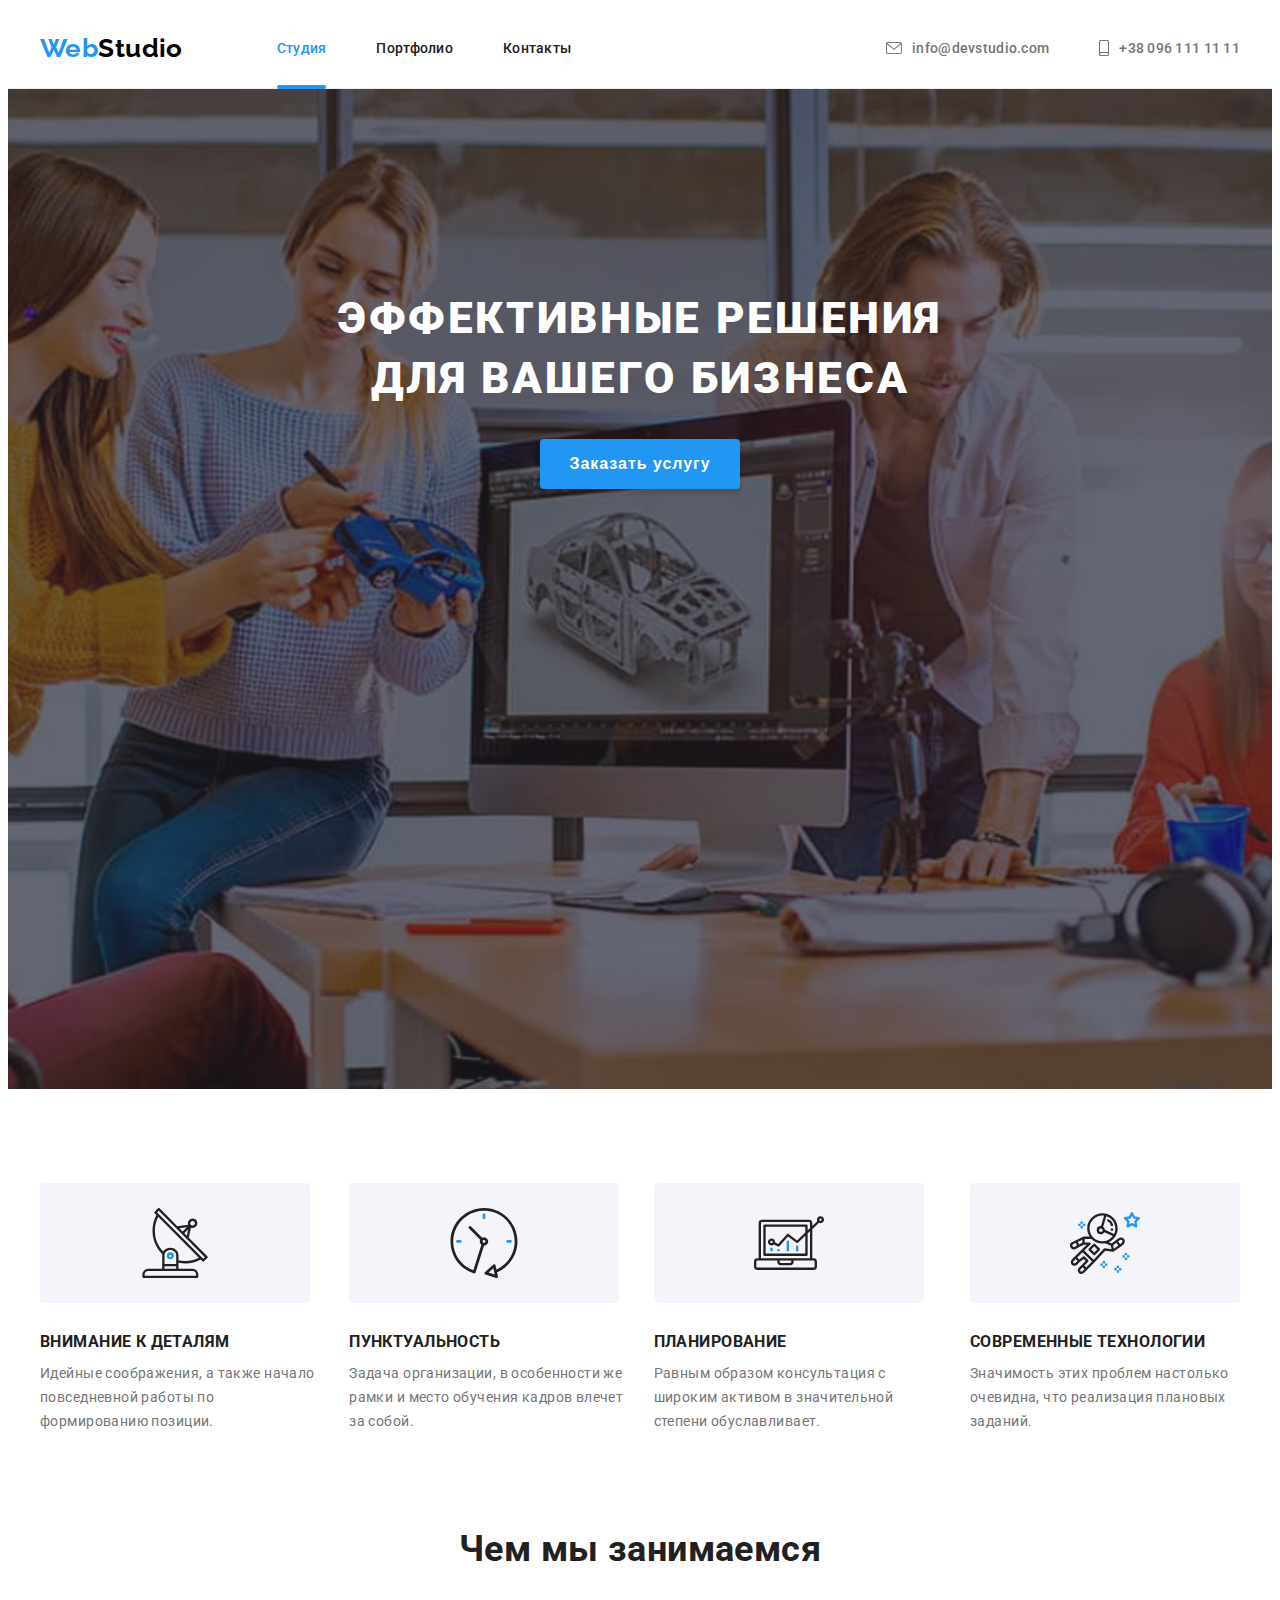
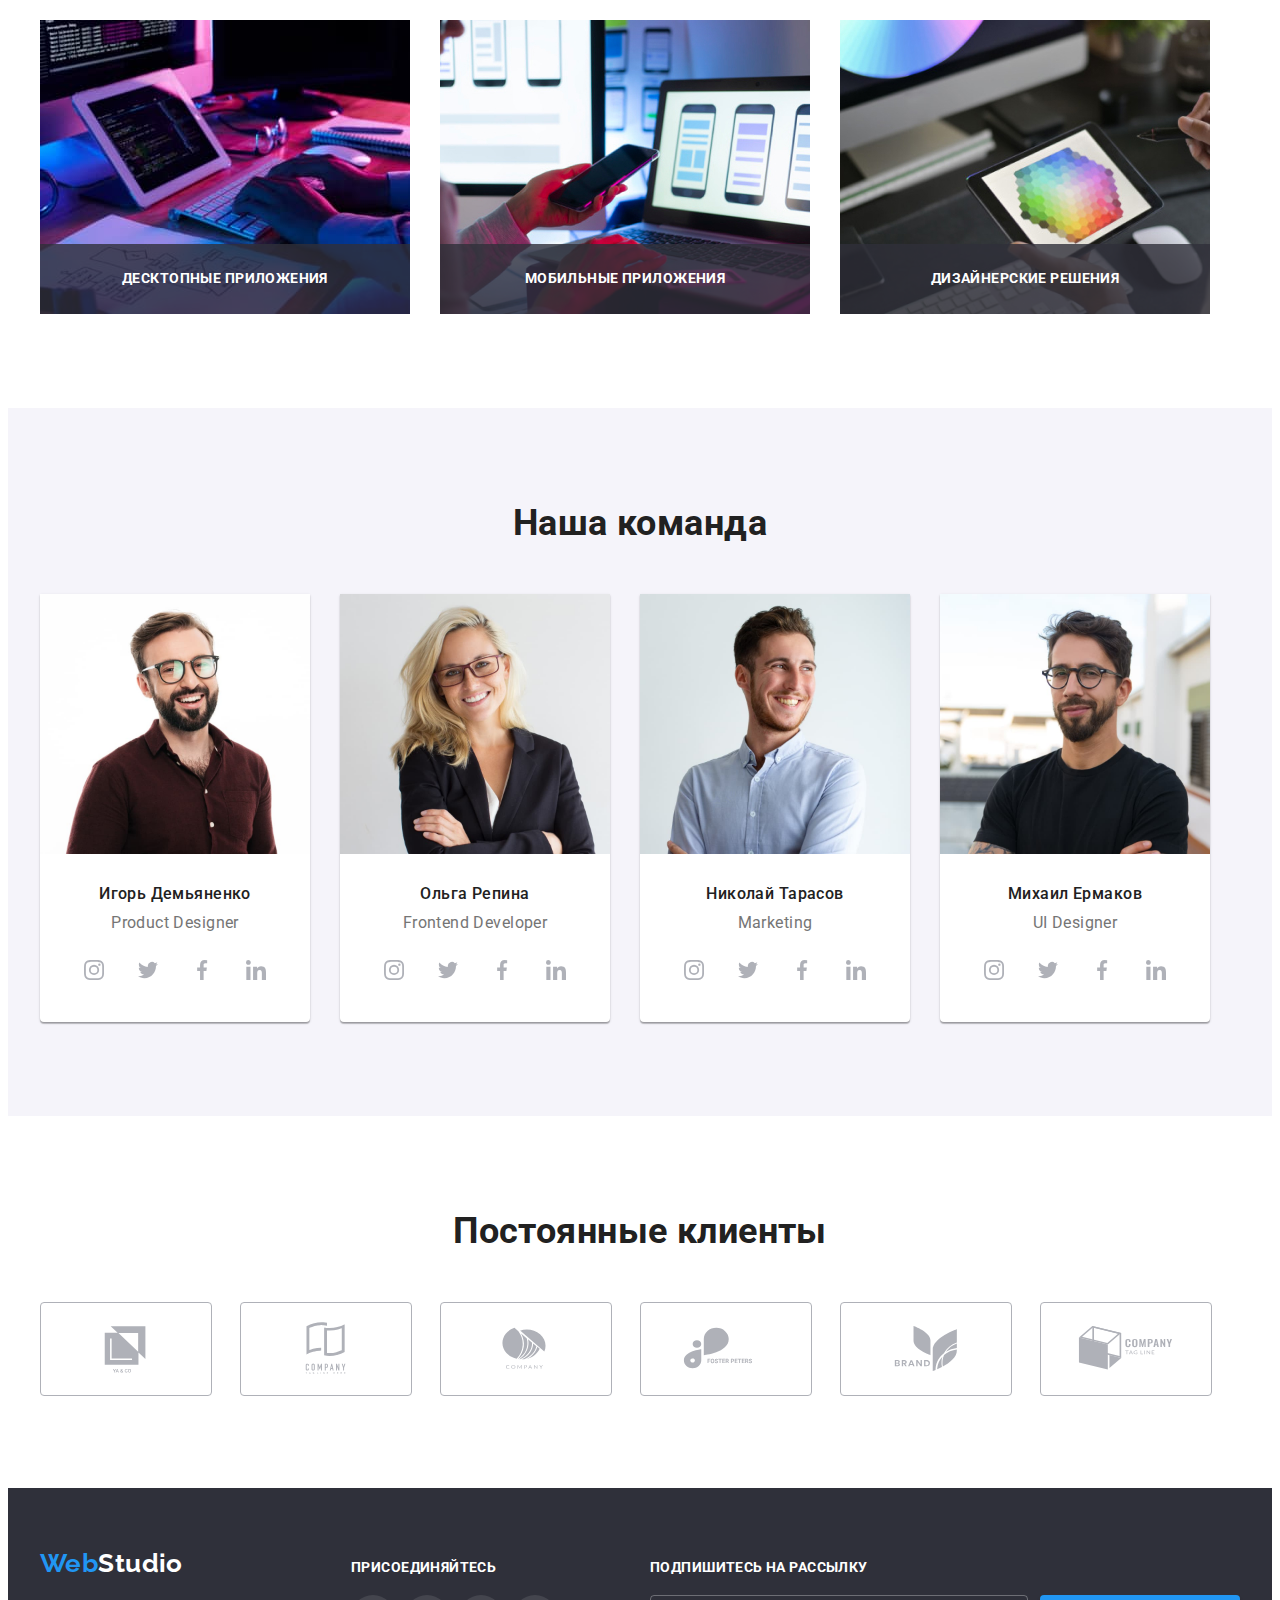
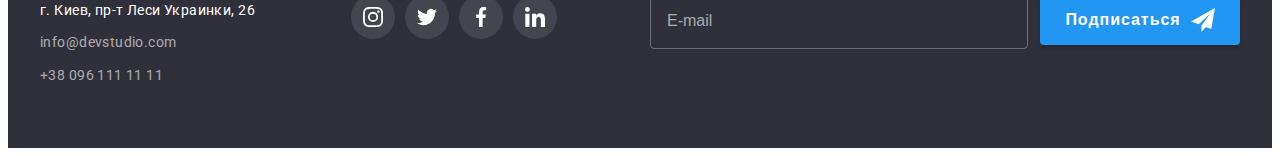
==== index.html @ 9a46875f "add Homework-7" ====
<!DOCTYPE html>
<html lang="ru">

<head>
    <meta charset="UTF-8">
    <meta http-equiv="X-UA-Compatible" content="IE=edge">
    <meta name="viewport" content="width=device-width, initial-scale=1.0">
    <title>Студия</title>
    <link rel="preconnect" href="https://fonts.googleapis.com">
    <link rel="preconnect" href="https://fonts.gstatic.com" crossorigin>
    <link href="https://fonts.googleapis.com/css2?family=Raleway:wght@700&family=Roboto:wght@400;500;700;900&display=swap"
        rel="stylesheet">
    <link rel="stylesheet" href="https://cdnjs.cloudflare.com/ajax/libs/modern-normalize/1.1.0/modern-normalize.min.css"
        integrity="sha512-wpPYUAdjBVSE4KJnH1VR1HeZfpl1ub8YT/NKx4PuQ5NmX2tKuGu6U/JRp5y+Y8XG2tV+wKQpNHVUX03MfMFn9Q=="
        crossorigin="anonymous" referrerpolicy="no-referrer" />
    <link rel="stylesheet" href="./css/main.min.css">
    </head>

<body>

    <!-- Шапка -->

    <header class="header">
        <div class="container main-nav">
            <nav class="nav">
                <a href="./index.html" lang="en" class="logo">Web<span class="logo__dark">Studio</span></a>
                <ul class="nav-list">
                    <li class="nav-list__item"> <a href="" class="nav-list__link current">Студия</a></li>
                    <li class="nav-list__item"> <a href="./portfolio.html" class="nav-list__link">Портфолио</a></li>
                    <li class="nav-list__item"> <a href="" class="nav-list__link">Контакты</a></li>
                </ul>
            </nav>
            <ul class="contacts">
                <li class="contacts__item"><a href="mailto:info@devstudio.com" class="contacts__link">
                    <svg class="contacts__icon" width="16" height="14">
                        <use href="./images/icons.svg#envelope"></use>
                    </svg>
                    info@devstudio.com</a></li>
                <li class="contacts__item"><a href="tel:+380961111111" class="contacts__link">
                    <svg class="contacts__icon" width="10" height="16">
                        <use href="./images/icons.svg#smartphone"></use>
                    </svg>
                    +38 096 111 11 11</a></li>
            </ul>
        </div>
    </header>

    <main>

        <!-- Герой -->
         <section class="hero">
             <div class="container">
                <h1 class="hero__title">Эффективные решения <br> для вашего бизнеса</h1>
                <button type="button" class="hero__btn btn" data-modal-open>Заказать услугу</button>
            </div>
        </section>

        <!-- Преимущества -->

        <section class="features-section section">
            <div class="container">
                <h2 class="visually-hidden">Наши преимущества</h2>
                <ul class="features">
                    <li class="features__item">
                        <div class="features__icon">
                            <svg width="70" height="70">
                                <use href="./images/icons.svg#antenna"></use>
                            </svg>
                        </div>
                        <h3 class="features__title">Внимание к деталям</h3>
                        <p class="features__text">Идейные соображения, а также начало повседневной работы по формированию позиции.</p>
                       
                    </li>
                    <li class="features__item">
                        <div class="features__icon">
                            <svg width="70" height="70">
                                <use href="./images/icons.svg#clock"></use>
                            </svg>
                        </div>
                        <h3 class="features__title">Пунктуальность</h3>
                        <p class="features__text">Задача организации, в особенности же рамки и место обучения кадров влечет за собой.</p>
                    </li>
                    <li class="features__item">
                        <div class="features__icon">
                            <svg width="70" height="70">
                                <use href="./images/icons.svg#diagram"></use>
                            </svg>
                        </div>
                        <h3 class="features__title">Планирование</h3>
                        <p class="features__text">Равным образом консультация с широким активом в значительной степени обуславливает.</p>
                    </li>
                    <li class="features__item">
                        <div class="features__icon">
                            <svg width="70" height="70">
                                <use href="./images/icons.svg#astronaut"></use>
                            </svg>
                        </div>
                        <h3 class="features__title">Современные технологии</h3>
                        <p class="features__text">Значимость этих проблем настолько очевидна, что реализация плановых заданий.</p>
                    </li>
                </ul>
            </div>
        </section>

        <!-- Чем занимаемся -->

        <section class="about-section section">
            <div class="container">
                <h2 class="section-title">Чем мы занимаемся</h2>
                <ul class="about">
                    <li class="about__item">
                        <img src="./images/about-img-1.jpg" alt="разработчик пишет код" width="370" height="294">
                        <p class="about__text">Десктопные приложения</p>
                    </li>
                    <li class="about__item">
                        <img src="./images/about-img-2.jpg" alt="разработчик создает мобильное приложение" width="370"
                            height="294">
                        <p class="about__text">Мобильные приложения</p>
                     </li>
                    <li class="about__item">
                        <img src="./images/about-img-3.jpg" alt="дизайнер работает с цветовой палитрой" width="370"
                            height="294">
                        <p class="about__text">Дизайнерские решения</p>
                    </li>
                </ul>
            </div>
        </section>

        <!-- Наша команда -->

        <section class="team-section section">
            <div class="container">
                <h2 class="section-title">Наша команда</h2>
                <ul class="team">
                    <li class="team__item">
                        <img src="./images/product-designer.jpg" alt="Игорь Демьяненко" width="270" height="260">
                        <div class="team__card">
                            <h3 class="team__title">Игорь Демьяненко</h3>
                            <p lang="en" class="team__text">Product Designer</p>
                            <ul class="socials">
                                <li class="socials__item">
                                    <a href="" class="socials__link">
                                        <svg class="socials__icon">
                                            <use href="./images/icons.svg#instagram"></use>
                                        </svg>
                                    </a>
                                </li>
                                <li class="socials__item">
                                    <a href="" class="socials__link">
                                        <svg class="socials__icon">
                                            <use href="./images/icons.svg#twitter"></use>
                                        </svg>
                                    </a>
                                </li>
                                <li class="socials__item">
                                    <a href="" class="socials__link">
                                        <svg class="socials__icon">
                                            <use href="./images/icons.svg#facebook"></use>
                                        </svg>
                                    </a>
                                </li>
                                <li class="socials__item">
                                    <a href="" class="socials__link">
                                        <svg class="socials__icon">
                                            <use href="./images/icons.svg#linkedin"></use>
                                        </svg>
                                    </a>
                                </li>
                            </ul>
                        </div>
                        
                    </li>
                    <li class="team__item">
                        <img src="./images/frontend-developer.jpg" alt="Ольга Репина" width="270" height="260">
                        <div class="team__card">
                            <h3 class="team__title">Ольга Репина</h3>
                            <p lang="en" class="team__text">Frontend Developer</p>
                            <ul class="socials">
                                <li class="socials__item">
                                    <a href="" class="socials__link">
                                        <svg class="socials__icon">
                                            <use href="./images/icons.svg#instagram"></use>
                                        </svg>
                                    </a>
                                </li>
                                <li class="socials__item">
                                    <a href="" class="socials__link">
                                        <svg class="socials__icon">
                                            <use href="./images/icons.svg#twitter"></use>
                                        </svg>
                                    </a>
                                </li>
                                <li class="socials__item">
                                    <a href="" class="socials__link">
                                        <svg class="socials__icon">
                                            <use href="./images/icons.svg#facebook"></use>
                                        </svg>
                                    </a>
                                </li>
                                <li class="socials__item">
                                    <a href="" class="socials__link">
                                        <svg class="socials__icon">
                                            <use href="./images/icons.svg#linkedin"></use>
                                        </svg>
                                    </a>
                                </li>
                            </ul>
                        </div>
                    </li>
                    <li class="team__item">
                        <img src="./images/marketing.jpg" alt="Николай Тарасов" width="270" height="260">
                        <div class="team__card">
                            <h3 class="team__title">Николай Тарасов</h3>
                            <p lang="en" class="team__text">Marketing</p>
                            <ul class="socials">
                                <li class="socials__item">
                                    <a href="" class="socials__link">
                                        <svg class="socials__icon">
                                            <use href="./images/icons.svg#instagram"></use>
                                        </svg>
                                    </a>
                                </li>
                                <li class="socials__item">
                                    <a href="" class="socials__link">
                                        <svg class="socials__icon">
                                            <use href="./images/icons.svg#twitter"></use>
                                        </svg>
                                    </a>
                                </li>
                                <li class="socials__item">
                                    <a href="" class="socials__link">
                                        <svg class="socials__icon">
                                            <use href="./images/icons.svg#facebook"></use>
                                        </svg>
                                    </a>
                                </li>
                                <li class="socials__item">
                                    <a href="" class="socials__link">
                                        <svg class="socials__icon">
                                            <use href="./images/icons.svg#linkedin"></use>
                                        </svg>
                                    </a>
                                </li>
                            </ul>
                        </div>
                    </li>
                    <li class="team__item">
                        <img src="./images/ui-designer.jpg" alt="Михаил Ермаков" width="270" height="260">
                        <div class="team__card">
                            <h3 class="team__title">Михаил Ермаков</h3>
                            <p lang="en" class="team__text">UI Designer</p>
                            <ul class="socials">
                                <li class="socials__item">
                                    <a href="" class="socials__link">
                                        <svg class="socials__icon">
                                            <use href="./images/icons.svg#instagram"></use>
                                        </svg>
                                    </a>
                                </li>
                                <li class="socials__item">
                                    <a href="" class="socials__link">
                                        <svg class="socials__icon">
                                            <use href="./images/icons.svg#twitter"></use>
                                        </svg>
                                    </a>
                                </li>
                                <li class="socials__item">
                                    <a href="" class="socials__link">
                                        <svg class="socials__icon">
                                            <use href="./images/icons.svg#facebook"></use>
                                        </svg>
                                    </a>
                                </li>
                                <li class="socials__item">
                                    <a href="" class="socials__link">
                                        <svg class="socials__icon">
                                            <use href="./images/icons.svg#linkedin"></use>
                                        </svg>
                                    </a>
                                </li>
                            </ul>
                        </div>
                    </li>
                </ul>
            </div>
        </section>

        <section class="section clients-section">
            <div class="container">
                <h2 class="section-title">Постоянные клиенты</h2>
                <ul class="clients">
                    <li class="clients__item">
                        <a href="" class="clients__link">
                            <svg class="clients__icon">
                                <use href="./images/icons.svg#client-1"></use>
                            </svg>
                        </a>                
                    </li>
                    <li class="clients__item">
                        <a href="" class="clients__link">
                            <svg class="clients__icon">
                                 <use href="./images/icons.svg#client-2"></use>
                            </svg>
                        </a>                       
                    </li>
                    <li class="clients__item">
                        <a href="" class="clients__link">
                            <svg class="clients__icon">
                                <use href="./images/icons.svg#client-3"></use>
                            </svg>
                        </a>                        
                    </li>
                    <li class="clients__item">
                        <a href="" class="clients__link">
                            <svg class="clients__icon">
                                <use href="./images/icons.svg#client-4"></use>
                            </svg>
                        </a>
                        
                    </li>
                    <li class="clients__item">
                       <a href="" class="clients__link">
                            <svg class="clients__icon">
                                <use href="./images/icons.svg#client-5"></use>
                            </svg>
                        </a>                        
                    </li>
                    <li class="clients__item">
                        <a href="" class="clients__link">
                            <svg class="clients__icon">
                                <use href="./images/icons.svg#client-6"></use>
                            </svg>
                         </a>        
                    </li>
                </ul>
            </div>

        </section>

    </main>

    <!-- Футер  -->

    <footer class="footer section">
        <div class="container footer-container">
            <div class="footer-nav">
                <a href="./index.html" lang="en" class="logo footer-nav__logo">Web<span class="logo__light">Studio</span></a>
                <address class="address">
                    <ul class="footer-contacts">
                        <li class="footer-contacts__item">
                            <a href="https://goo.gl/maps/NeyZ6z4y3fE3uN9k6" target="_blank" rel="noopener noreferrer nofollow" class="footer-contacts__link footer-contacts__link--white-theme">
                                г. Киев, пр-т Леси Украинки, 26</a>
                        </li>
                        <li class="footer-contacts__item">
                            <a href="mailto:info@devstudio.com" class="footer-contacts__link">info@devstudio.com</a>
                        </li>
                        <li class="footer-contacts__item">
                            <a href="tel:+380961111111" class="footer-contacts__link">+38 096 111 11 11</a>
                        </li>
                    </ul>
                </address>
            </div>
            <div class="join">
                <p class="join__text">Присоединяйтесь</p>
                <ul class="socials">
                    <li class="socials__item">
                        <a href="" class="socials__link socials__link--dark">
                            <svg class="socials__icon">
                                <use href="./images/icons.svg#instagram"></use>
                            </svg>
                        </a>
                    </li>
                    <li class="socials__item">
                        <a href="" class="socials__link socials__link--dark">
                            <svg class="socials__icon">
                                <use href="./images/icons.svg#twitter"></use>
                            </svg>
                        </a>
                    </li>
                    <li class="socials__item">
                        <a href="" class="socials__link socials__link--dark">
                            <svg class="socials__icon">
                                <use href="./images/icons.svg#facebook"></use>
                            </svg>
                        </a>
                    </li>
                    <li class="socials__item">
                        <a href="" class="socials__link socials__link--dark">
                            <svg class="socials__icon">
                                <use href="./images/icons.svg#linkedin"></use>
                            </svg>
                        </a>
                    </li>
                </ul>
            </div>
            <div>
                <p class="subscribe__text">Подпишитесь на рассылку</p>
                <form class="subscribe">
                    <input type="email" name="email" placeholder="E-mail" class="subscribe__email-input">
                    <button type="submit" class="subscribe__btn btn">
                        Подписаться
                        <svg class="subscribe__icon" width="24px" height="24px">
                            <use href="images/icons.svg#icon-send"></use>
                        </svg>
                    </button>
                </form>

            </div>
        </div>
    </footer>

    <!-- Модальное окно  -->

    <div class="backdrop is-hidden" data-modal>
        <div class="modal">
            <button type="button" class="modal__close-btn" data-modal-close>
                <svg class="modal__close-icon" width="18px" height="18px">
                    <use href="images/icons.svg#close-icon"></use>
                </svg>
            </button>
            <p class="modal__title">Оставьте свои данные, мы вам перезвоним</p>
            <form class="modal__form">
                <div class="modal__form-field">
                    <input 
                        type="text" 
                        name="user-name" 
                        id="input-name"
                        class="modal__input" 
                        placeholder=" "
                        data-placeholder="Имя Фамилия">
                       
                    <label for="input-name" class="modal__label">Имя</label>
                    <svg class="modal__icon" width="18px" height="18px">
                        <use href="images/icons.svg#person-black"></use>
                    </svg>
                </div>
                <div class="modal__form-field">
                    <input 
                        type="tel" 
                        name="user-tel" 
                        id="input-tel"
                        class="modal__input" 
                        placeholder=" "
                        data-placeholder="+3800-00-00-000">

                    <label for="input-tel" class="modal__label">Телефон</label>
                    <svg class="modal__icon" width="18px" height="18px">
                        <use href="images/icons.svg#phone-black"></use>
                    </svg>

                </div>
                <div class="modal__form-field">
                    <input 
                        type="email" 
                        name="user-email" 
                        id="input-email"
                        class="modal__input" 
                        placeholder=" "
                        data-placeholder="mail@mail.com">
                    <label for="input-email" class="modal__label">Почта</label>
                    <svg class="modal__icon" width="18px" height="18px">
                        <use href="images/icons.svg#email-black"></use>
                    </svg>
                </div>
                <div class="modal__comment-field">
                    <textarea 
                    name="user-comment" 
                    id="input-comment" 
                    class="modal__input comment" 
                    cols="30" rows="10" 
                    placeholder=" "
                    data-placeholder="Введите текст"></textarea>
                    <label for="input-comment" class="modal__label comment__label">Комментарий</label>
                </div>

                <div class="modal__form-field modal-check">
                    <input type="checkbox" class="modal-check__input visually-hidden" id="modal-check" name="modal-check">
                    <label for="modal-check" class="modal-check__label">
                        <span>
                            <svg class="modal-check__icon" width="16" height="15">
                                <use href="images/icons.svg#check"></use>
                            </svg>
                        </span>
                        Соглашаюсь с рассылкой и принимаю<a href="" class="agreement-link">Условия договора</a>
                    </label>
                </div>
                
                <button type="submit" class="modal__btn btn">Отправить</button>
                

            </form>

            
        </div>
    </div>

    <script src="./js/modal.js"></script>

</body>

</html>
---- css/main.min.css ----
:root{--header-text-color: #212121;--first-text-color: #757575;--second-text-color: #ffffff;--accent-color: #2196f3;--logo-text-color: #000000;--icons-color: #afb1b8}.visually-hidden{position:absolute;white-space:nowrap;width:1px;height:1px;overflow:hidden;border:0;padding:0;clip:rect(0 0 0 0);-webkit-clip-path:inset(50%);clip-path:inset(50%);margin:-1px}.is-hidden{opacity:0;pointer-events:none;visibility:hidden}p,h1,h2,h3,h4,h5,h6{margin:0}ul{list-style:none;margin:0;padding:0}a{text-decoration:none}img{display:block;max-width:100%;height:auto}body{font-family:"Roboto",sans-serif;background-color:#fff;font-size:14px;letter-spacing:.03em}.button{cursor:pointer}.section{padding-top:94px;padding-bottom:94px}.container{width:1200px;padding-left:15px;padding-right:15px;margin:0 auto}.logo{display:block;font-family:Raleway,sans-serif;font-weight:700;font-size:26px;line-height:calc(31 / 26);color:var(--accent-color)}.logo__dark{color:var(--logo-text-color)}.logo__light{color:var(--second-text-color)}.btn{min-width:200px;height:50px;font-size:16px;font-weight:700;line-height:1.87;letter-spacing:.06em;color:var(--second-text-color);background-color:var(--accent-color);border:transparent;box-shadow:0px 4px 4px rgba(0,0,0,.15);border-radius:4px;transition:background-color 250ms cubic-bezier(0.4, 0, 0.2, 1)}.btn:focus,.btn:hover{background-color:#188ce8}.section-title{margin-bottom:50px;font-weight:700;font-size:36px;line-height:calc(42 / 36);text-align:center;color:var(--header-text-color)}.socials{display:flex;justify-content:center}.socials__link{display:flex;align-items:center;justify-content:center;width:44px;height:44px;border-radius:50%;color:var(--icons-color);transition:background-color 250ms cubic-bezier(0.4, 0, 0.2, 1),color 250ms cubic-bezier(0.4, 0, 0.2, 1)}.socials__link:hover,.socials__link:focus{background-color:var(--accent-color);color:var(--second-text-color)}.socials__item+.socials__item{margin-left:10px}.socials__icon{width:20px;height:20px;fill:currentColor}.backdrop{position:fixed;top:0;width:100vw;height:100vh;background-color:rgba(0,0,0,.2);transition:opacity 250ms cubic-bezier(0.4, 0, 0.2, 1),visibility 250ms cubic-bezier(0.4, 0, 0.2, 1)}.backdrop.is-hidden .modal{transform:translate(-50%, -50%) scale(1.2)}.modal{position:absolute;top:50%;left:50%;padding:40px;width:530px;min-height:580px;border-radius:4px;background-color:var(--second-text-color);transform:translate(-50%, -50%) scale(1);transition:transform 250ms cubic-bezier(0.4, 0, 0.2, 1)}.modal__close-btn{position:absolute;display:flex;align-items:center;justify-content:center;top:8px;right:8px;width:30px;height:30px;margin:0;padding:0;border-radius:50%;background-color:#fff;border:1px solid rgba(0,0,0,.1);cursor:pointer;color:#000}.modal__close-btn:hover,.modal__close-btn:focus{color:var(--accent-color)}.modal__close-icon{fill:currentColor}.modal__title{margin-bottom:30px;font-weight:700;font-size:20px;line-height:1.17;text-align:center;color:var(--header-text-color)}.modal__form-field{position:relative;margin-bottom:28px}.modal__form-field:focus-within .modal__icon{fill:var(--accent-color)}.modal__label{position:absolute;top:50%;left:42px;transform:translateY(-50%);font-size:12px;line-height:1.16;letter-spacing:.01em;color:var(--first-text-color);transition:transform 250ms cubic-bezier(0.4, 0, 0.2, 1),color 250ms cubic-bezier(0.4, 0, 0.2, 1)}.modal__input:not(:-moz-placeholder-shown)+.modal__label{transform:translateY(-36px) translateX(-40px);color:var(--accent-color)}.modal__input:not(:-ms-input-placeholder)+.modal__label{transform:translateY(-36px) translateX(-40px);color:var(--accent-color)}.modal__input:focus+.modal__label,.modal__input:not(:placeholder-shown)+.modal__label{transform:translateY(-36px) translateX(-40px);color:var(--accent-color)}.modal__input{display:block;width:100%;height:40px;outline:none;border:1px solid rgba(33,33,33,.2);border-radius:4px;padding:12px 42px;margin:0;font:inherit}.modal__input:focus{border-color:var(--accent-color)}.modal__input::-moz-placeholder{line-height:1.14;letter-spacing:.01em;color:rgba(117,117,117,.5)}.modal__input:-ms-input-placeholder{line-height:1.14;letter-spacing:.01em;color:rgba(117,117,117,.5)}.modal__input::placeholder{line-height:1.14;letter-spacing:.01em;color:rgba(117,117,117,.5)}.modal__btn{display:flex;align-items:center;justify-content:center;padding:10px;margin:0 auto}.modal__btn:focus,.modal__btn:hover{box-shadow:0px 4px 4px 0px rgba(0,0,0,.25)}.comment{width:448px;height:120px;resize:none;padding:12px 16px;margin-bottom:0}.comment__label{top:18px;left:16px}.comment:focus:not(:-moz-placeholder-shown)+.comment__label{transform:translateY(-34px) translateX(-16px)}.comment:focus:not(:-ms-input-placeholder)+.comment__label{transform:translateY(-34px) translateX(-16px)}.comment:focus+.comment__label,.comment:focus:not(:placeholder-shown)+.comment__label{transform:translateY(-34px) translateX(-16px)}.modal__icon{position:absolute;top:50%;left:14px;transform:translateY(-50%);fill:currentColor}.modal__comment-field{position:relative;margin-bottom:20px}.modal-check__label{display:flex;align-items:center;justify-content:center;margin-bottom:30px;line-height:1.71;color:var(--first-text-color)}.modal-check__label span{display:flex;align-items:center;justify-content:center;width:16px;height:15px;border:2px solid #212121;border-radius:2px;margin-right:10px}.modal-check__icon{fill:transparent}.modal-check__input:checked+.modal-check__label>span{background-color:var(--accent-color);border:none}.modal-check__input:checked+.modal-check__icon{fill:var(--second-text-color)}.agreement-link{color:var(--accent-color);text-decoration:underline;margin-left:2px}.header{border-bottom:1px solid #ececec}.main-nav{display:flex}.nav{display:flex;align-items:center}.nav-list{display:flex;margin-left:94px}.nav-list__item:not(:last-child){margin-right:50px}.nav-list__link{display:block;padding-top:32px;padding-bottom:32px;font-weight:500;line-height:calc(16 / 14);letter-spacing:.02em;color:var(--header-text-color);transition:color 250ms cubic-bezier(0.4, 0, 0.2, 1)}.contacts{display:flex;align-items:center;margin-left:auto}.contacts__item+.contacts__item{margin-left:50px}.contacts__link{display:flex;align-items:center;padding-top:32px;padding-bottom:32px;font-weight:500;line-height:calc(16 / 14);letter-spacing:.02em;color:var(--first-text-color);transition:color 250ms cubic-bezier(0.4, 0, 0.2, 1)}.contacts__icon{margin-right:10px;fill:currentColor}.nav-list__link:hover,.nav-list__link:focus,.contacts__link:hover,.contacts__link:focus{color:var(--accent-color)}.current{color:var(--accent-color);position:relative}.current::after{content:"";position:absolute;bottom:-1px;right:0;width:100%;height:4px;border-radius:2px;background-color:var(--accent-color)}.hero{margin-left:auto;margin-right:auto;max-width:1600px;height:600px;padding-top:200px;padding-bottom:200px;background-color:#2f303a;background-image:linear-gradient(rgba(47, 48, 58, 0.4), rgba(47, 48, 58, 0.4)),url("../images/hero.jpg");background-repeat:no-repeat;background-position:center;background-size:cover;text-align:center}.hero__title{margin-bottom:30px;font-weight:900;font-size:44px;line-height:1.36;letter-spacing:.06em;text-transform:uppercase;color:var(--second-text-color)}.hero__btn{padding:10px;margin:0 auto}.features-section{padding-bottom:0px}.features{display:flex}.features__item+.features__item{margin-left:30px}.features__icon{display:flex;align-items:center;justify-content:center;width:270px;height:120px;margin-bottom:30px;background-color:#f5f4fa;border-radius:4px}.features__title{margin-bottom:10px;font-weight:700;line-height:calc(16 / 14);text-transform:uppercase;color:var(--header-text-color)}.features__text{line-height:1.71;color:var(--first-text-color)}.about{display:flex}.about__item{position:relative}.about__item+.about__item{margin-left:30px}.about__text{position:absolute;display:flex;align-items:center;justify-content:center;bottom:0;left:0;width:100%;min-height:70px;font-weight:700;line-height:calc(16.41 / 14);text-transform:uppercase;color:#fff;background-color:rgba(47,48,58,.8)}.team-section{background-color:#f5f4fa}.team{display:flex;font-size:16px;line-height:calc(19 / 16);text-align:center}.team__item{background-color:#fff;box-shadow:0px 1px 3px rgba(0,0,0,.12),0px 1px 1px rgba(0,0,0,.14),0px 2px 1px rgba(0,0,0,.2);border-radius:0px 0px 4px 4px}.team__item+.team__item{margin-left:30px}.team__card{padding-top:30px;padding-bottom:30px}.team__title{margin-bottom:10px;font-weight:500;font-size:16px;line-height:calc(19 / 16);text-align:center;color:var(--header-text-color)}.team__text{margin-bottom:16px;font-size:16px;line-height:calc(19 / 16);text-align:center;color:var(--first-text-color)}.clients{display:flex}.clients__item{width:170px;height:92px}.clients__link{display:flex;align-items:center;justify-content:center;width:100%;height:100%;border:solid 1px;border-color:var(--icons-color);border-radius:4px;color:var(--icons-color);transition:color 250ms cubic-bezier(0.4, 0, 0.2, 1),border-color 250ms cubic-bezier(0.4, 0, 0.2, 1)}.clients__link:hover,.clients__link:focus{color:var(--accent-color);border-color:var(--accent-color)}.clients__item+.clients__item{margin-left:30px}.clients__icon{width:106px;height:60px;fill:currentColor}.footer{padding-top:60px;padding-bottom:60px;background-color:#2f303a}.footer-container{display:flex;align-items:baseline}.footer-nav{flex-grow:1}.footer-nav__logo{margin-bottom:20px}.footer-contacts__item:not(:last-child){margin-bottom:9px}.footer-contacts__link{font-style:normal;line-height:1.71;color:rgba(255,255,255,.6);transition:color 250ms cubic-bezier(0.4, 0, 0.2, 1)}.footer-contacts__link--white-theme{color:var(--second-text-color)}.footer-contacts__link:focus,.footer-contacts__link:hover{color:var(--accent-color)}.join{margin-left:70px;margin-right:93px}.join__text,.subscribe__text{margin-bottom:20px;font-weight:700;line-height:calc(16.41 / 14);text-align:left;text-transform:uppercase;color:var(--second-text-color)}.socials__link--dark{background-color:rgba(255,255,255,.1);color:var(--second-text-color);transition:background-color 250ms cubic-bezier(0.4, 0, 0.2, 1)}.socials__link--dark:focus,.socials__link--dark:hover{background-color:var(--accent-color)}.subscribe{display:flex}.subscribe__email-input{width:358px;height:50px;padding-left:16px;margin-right:12px;outline:none;background-color:transparent;border:1px solid rgba(255,255,255,.3);border-radius:4px;color:var(--second-text-color)}.subscribe__email-input::-moz-placeholder{font-size:16px;line-height:1.25;letter-spacing:3%;color:rgba(255,255,255,.6)}.subscribe__email-input:-ms-input-placeholder{font-size:16px;line-height:1.25;letter-spacing:3%;color:rgba(255,255,255,.6)}.subscribe__email-input::placeholder{font-size:16px;line-height:1.25;letter-spacing:3%;color:rgba(255,255,255,.6)}.subscribe__btn{display:flex;align-items:center;justify-content:center}.subscribe__icon{margin-left:10px;fill:var(--second-text-color)}.filter{display:flex;justify-content:center;margin-bottom:50px}.filter__item:not(:last-child){margin-right:8px}.filter__btn{padding:6px 22px;font-family:inherit;font-weight:500;font-size:16px;line-height:1.62;text-align:center;color:var(--header-text-color);background-color:#f5f4fa;border-radius:4px;cursor:pointer;border:transparent;transition:background-color 250ms cubic-bezier(0.4, 0, 0.2, 1),color 250ms cubic-bezier(0.4, 0, 0.2, 1),box-shadow 250ms cubic-bezier(0.4, 0, 0.2, 1)}.filter__btn:hover,.filter__btn:focus{background-color:var(--accent-color);color:var(--second-text-color);box-shadow:0px 3px 1px rgba(0,0,0,.1),0px 1px 2px rgba(0,0,0,.08),0px 2px 2px rgba(0,0,0,.12)}.portfolio{display:flex;flex-wrap:wrap;margin:-15px}.portfolio__item{margin:15px}.portfolio__card{padding:20px 24px;border:1px solid #eee}.portfolio__title{margin-bottom:4px;font-weight:700;font-size:18px;line-height:2;letter-spacing:.06em;color:var(--header-text-color)}.portfolio__text{font-size:16px;line-height:1.87;color:var(--first-text-color)}.portfolio__link{display:block;transition:box-shadow 250ms cubic-bezier(0.4, 0, 0.2, 1)}.portfolio__link:hover,.portfolio__link:focus{box-shadow:1px 4px 6px rgba(0,0,0,.16),0px 4px 4px rgba(0,0,0,.06),0px 1px 1px rgba(0,0,0,.12)}.portfolio__wrap{position:relative;overflow:hidden}.portfolio__description-text{position:absolute;top:0;left:0;width:100%;height:100%;padding:63px 24px;font-size:18px;line-height:1.55;color:#fff;background-color:rgba(33,150,243,.9);transform:translateY(100%);transition:transform 250ms cubic-bezier(0.4, 0, 0.2, 1)}.portfolio__link:hover .portfolio__description-text,.portfolio__link:focus .portfolio__description-text{transform:translateY(0)}/*# sourceMappingURL=main.min.css.map */
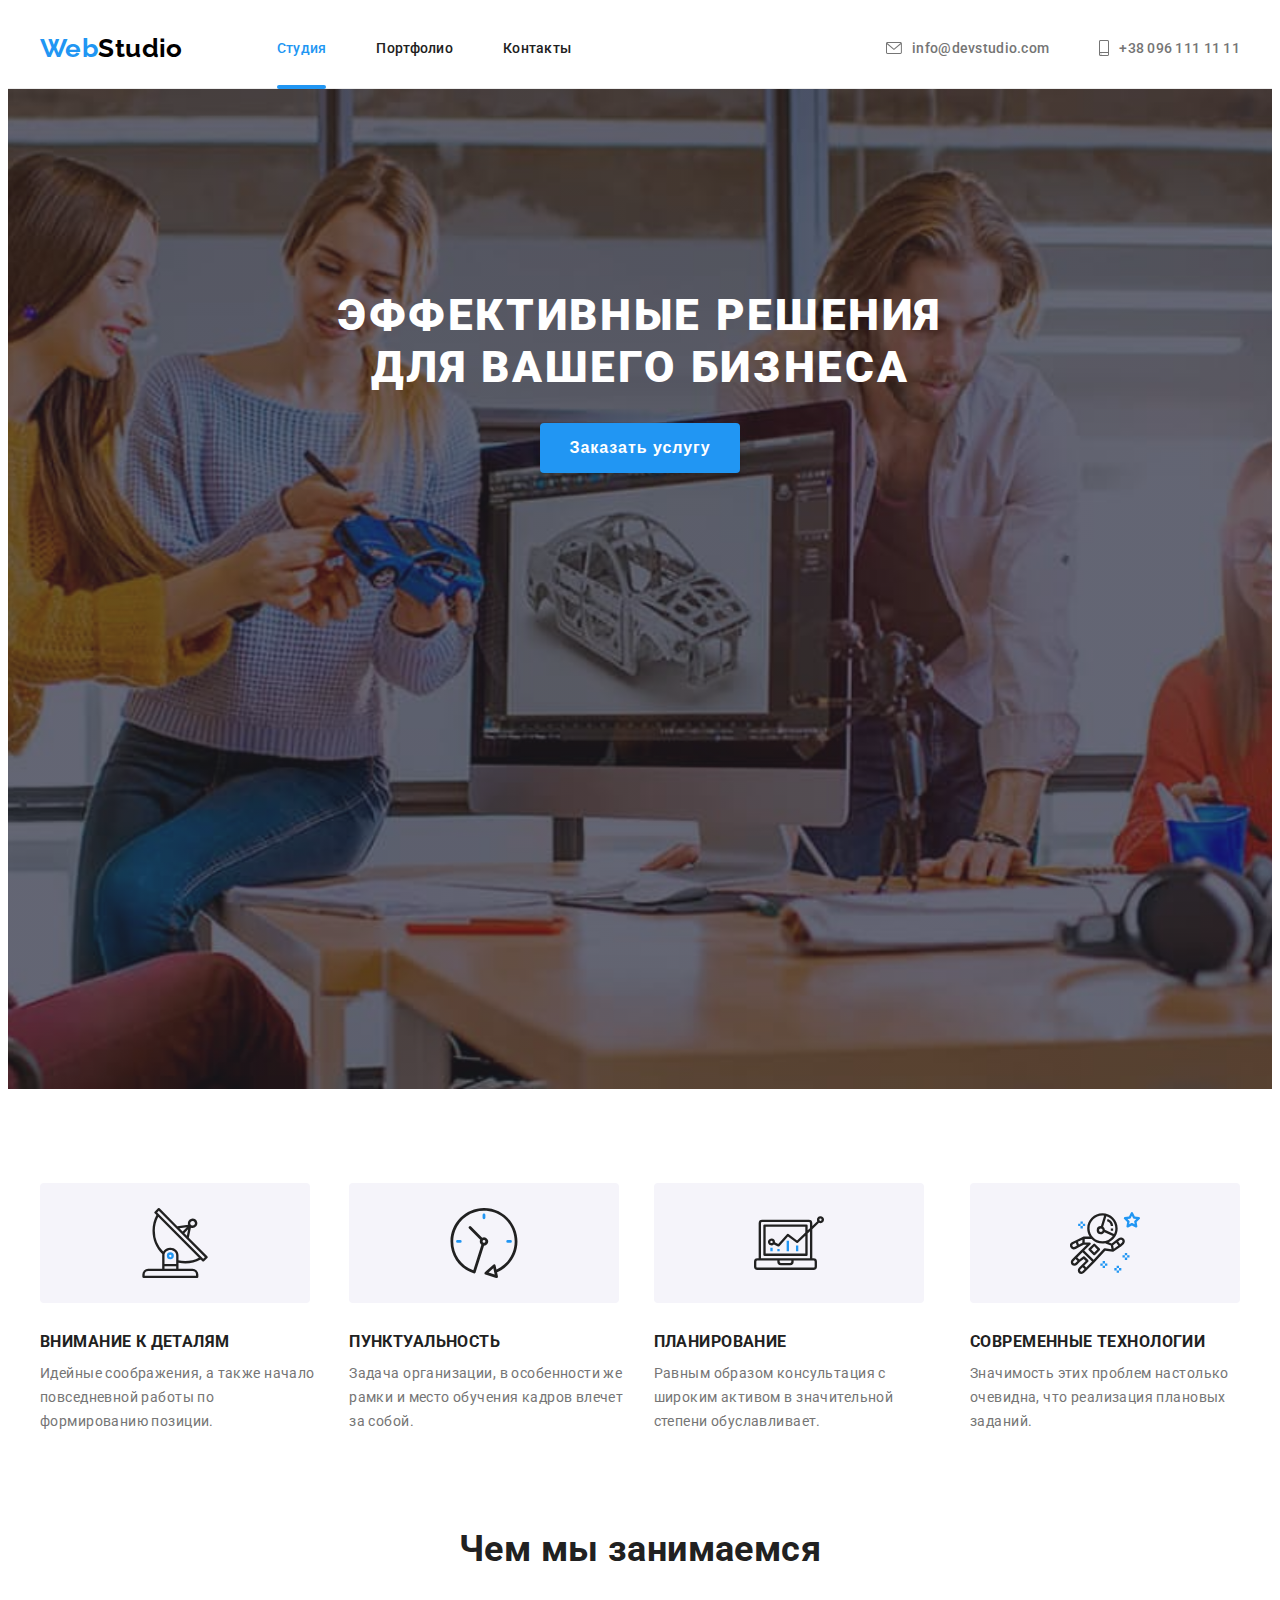
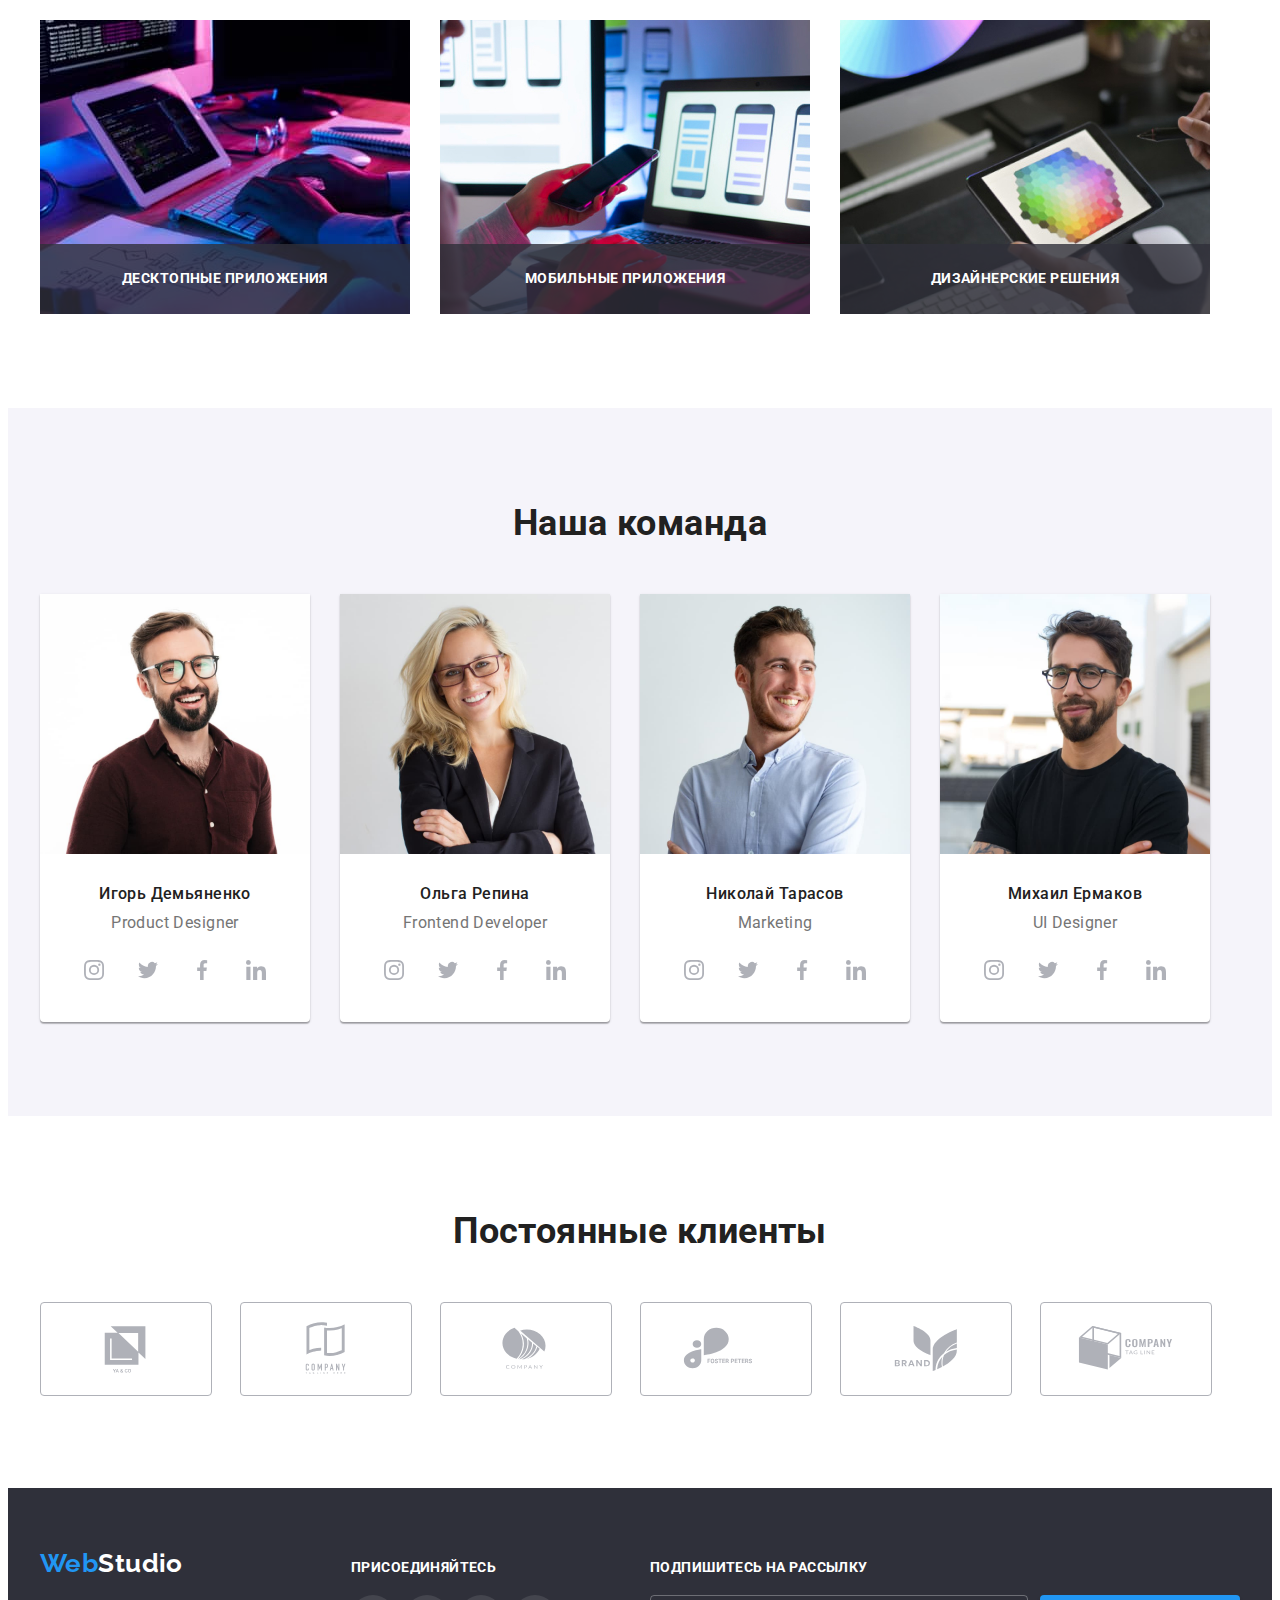
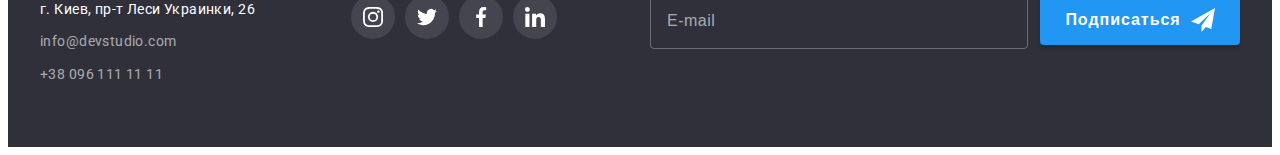
==== commit 4ab910bd: "вносит правки ментора" ====
--- a/index.html
+++ b/index.html
@@ -21,11 +21,11 @@
     <!-- Шапка -->
 
     <header class="header">
-        <div class="container main-nav">
+        <div class="container header-container">
             <nav class="nav">
                 <a href="./index.html" lang="en" class="logo">Web<span class="logo__dark">Studio</span></a>
                 <ul class="nav-list">
-                    <li class="nav-list__item"> <a href="" class="nav-list__link current">Студия</a></li>
+                    <li class="nav-list__item"> <a href="" class="nav-list__link nav-list__link--current">Студия</a></li>
                     <li class="nav-list__item"> <a href="./portfolio.html" class="nav-list__link">Портфолио</a></li>
                     <li class="nav-list__item"> <a href="" class="nav-list__link">Контакты</a></li>
                 </ul>
@@ -57,7 +57,7 @@
 
         <!-- Преимущества -->
 
-        <section class="features-section section">
+        <section class="section">
             <div class="container">
                 <h2 class="visually-hidden">Наши преимущества</h2>
                 <ul class="features">
@@ -104,9 +104,9 @@
 
         <!-- Чем занимаемся -->
 
-        <section class="about-section section">
+        <section class="section section--no-padding-top">
             <div class="container">
-                <h2 class="section-title">Чем мы занимаемся</h2>
+                <h2 class="section__title">Чем мы занимаемся</h2>
                 <ul class="about">
                     <li class="about__item">
                         <img src="./images/about-img-1.jpg" alt="разработчик пишет код" width="370" height="294">
@@ -128,9 +128,9 @@
 
         <!-- Наша команда -->
 
-        <section class="team-section section">
+        <section class="section section--background-gray">
             <div class="container">
-                <h2 class="section-title">Наша команда</h2>
+                <h2 class="section__title">Наша команда</h2>
                 <ul class="team">
                     <li class="team__item">
                         <img src="./images/product-designer.jpg" alt="Игорь Демьяненко" width="270" height="260">
@@ -285,9 +285,9 @@
             </div>
         </section>
 
-        <section class="section clients-section">
+        <section class="section">
             <div class="container">
-                <h2 class="section-title">Постоянные клиенты</h2>
+                <h2 class="section__title">Постоянные клиенты</h2>
                 <ul class="clients">
                     <li class="clients__item">
                         <a href="" class="clients__link">
--- a/css/main.min.css
+++ b/css/main.min.css
@@ -1 +1 @@
-:root{--header-text-color: #212121;--first-text-color: #757575;--second-text-color: #ffffff;--accent-color: #2196f3;--logo-text-color: #000000;--icons-color: #afb1b8}.visually-hidden{position:absolute;white-space:nowrap;width:1px;height:1px;overflow:hidden;border:0;padding:0;clip:rect(0 0 0 0);-webkit-clip-path:inset(50%);clip-path:inset(50%);margin:-1px}.is-hidden{opacity:0;pointer-events:none;visibility:hidden}p,h1,h2,h3,h4,h5,h6{margin:0}ul{list-style:none;margin:0;padding:0}a{text-decoration:none}img{display:block;max-width:100%;height:auto}body{font-family:"Roboto",sans-serif;background-color:#fff;font-size:14px;letter-spacing:.03em}.button{cursor:pointer}.section{padding-top:94px;padding-bottom:94px}.container{width:1200px;padding-left:15px;padding-right:15px;margin:0 auto}.logo{display:block;font-family:Raleway,sans-serif;font-weight:700;font-size:26px;line-height:calc(31 / 26);color:var(--accent-color)}.logo__dark{color:var(--logo-text-color)}.logo__light{color:var(--second-text-color)}.btn{min-width:200px;height:50px;font-size:16px;font-weight:700;line-height:1.87;letter-spacing:.06em;color:var(--second-text-color);background-color:var(--accent-color);border:transparent;box-shadow:0px 4px 4px rgba(0,0,0,.15);border-radius:4px;transition:background-color 250ms cubic-bezier(0.4, 0, 0.2, 1)}.btn:focus,.btn:hover{background-color:#188ce8}.section-title{margin-bottom:50px;font-weight:700;font-size:36px;line-height:calc(42 / 36);text-align:center;color:var(--header-text-color)}.socials{display:flex;justify-content:center}.socials__link{display:flex;align-items:center;justify-content:center;width:44px;height:44px;border-radius:50%;color:var(--icons-color);transition:background-color 250ms cubic-bezier(0.4, 0, 0.2, 1),color 250ms cubic-bezier(0.4, 0, 0.2, 1)}.socials__link:hover,.socials__link:focus{background-color:var(--accent-color);color:var(--second-text-color)}.socials__item+.socials__item{margin-left:10px}.socials__icon{width:20px;height:20px;fill:currentColor}.backdrop{position:fixed;top:0;width:100vw;height:100vh;background-color:rgba(0,0,0,.2);transition:opacity 250ms cubic-bezier(0.4, 0, 0.2, 1),visibility 250ms cubic-bezier(0.4, 0, 0.2, 1)}.backdrop.is-hidden .modal{transform:translate(-50%, -50%) scale(1.2)}.modal{position:absolute;top:50%;left:50%;padding:40px;width:530px;min-height:580px;border-radius:4px;background-color:var(--second-text-color);transform:translate(-50%, -50%) scale(1);transition:transform 250ms cubic-bezier(0.4, 0, 0.2, 1)}.modal__close-btn{position:absolute;display:flex;align-items:center;justify-content:center;top:8px;right:8px;width:30px;height:30px;margin:0;padding:0;border-radius:50%;background-color:#fff;border:1px solid rgba(0,0,0,.1);cursor:pointer;color:#000}.modal__close-btn:hover,.modal__close-btn:focus{color:var(--accent-color)}.modal__close-icon{fill:currentColor}.modal__title{margin-bottom:30px;font-weight:700;font-size:20px;line-height:1.17;text-align:center;color:var(--header-text-color)}.modal__form-field{position:relative;margin-bottom:28px}.modal__form-field:focus-within .modal__icon{fill:var(--accent-color)}.modal__label{position:absolute;top:50%;left:42px;transform:translateY(-50%);font-size:12px;line-height:1.16;letter-spacing:.01em;color:var(--first-text-color);transition:transform 250ms cubic-bezier(0.4, 0, 0.2, 1),color 250ms cubic-bezier(0.4, 0, 0.2, 1)}.modal__input:not(:-moz-placeholder-shown)+.modal__label{transform:translateY(-36px) translateX(-40px);color:var(--accent-color)}.modal__input:not(:-ms-input-placeholder)+.modal__label{transform:translateY(-36px) translateX(-40px);color:var(--accent-color)}.modal__input:focus+.modal__label,.modal__input:not(:placeholder-shown)+.modal__label{transform:translateY(-36px) translateX(-40px);color:var(--accent-color)}.modal__input{display:block;width:100%;height:40px;outline:none;border:1px solid rgba(33,33,33,.2);border-radius:4px;padding:12px 42px;margin:0;font:inherit}.modal__input:focus{border-color:var(--accent-color)}.modal__input::-moz-placeholder{line-height:1.14;letter-spacing:.01em;color:rgba(117,117,117,.5)}.modal__input:-ms-input-placeholder{line-height:1.14;letter-spacing:.01em;color:rgba(117,117,117,.5)}.modal__input::placeholder{line-height:1.14;letter-spacing:.01em;color:rgba(117,117,117,.5)}.modal__btn{display:flex;align-items:center;justify-content:center;padding:10px;margin:0 auto}.modal__btn:focus,.modal__btn:hover{box-shadow:0px 4px 4px 0px rgba(0,0,0,.25)}.comment{width:448px;height:120px;resize:none;padding:12px 16px;margin-bottom:0}.comment__label{top:18px;left:16px}.comment:focus:not(:-moz-placeholder-shown)+.comment__label{transform:translateY(-34px) translateX(-16px)}.comment:focus:not(:-ms-input-placeholder)+.comment__label{transform:translateY(-34px) translateX(-16px)}.comment:focus+.comment__label,.comment:focus:not(:placeholder-shown)+.comment__label{transform:translateY(-34px) translateX(-16px)}.modal__icon{position:absolute;top:50%;left:14px;transform:translateY(-50%);fill:currentColor}.modal__comment-field{position:relative;margin-bottom:20px}.modal-check__label{display:flex;align-items:center;justify-content:center;margin-bottom:30px;line-height:1.71;color:var(--first-text-color)}.modal-check__label span{display:flex;align-items:center;justify-content:center;width:16px;height:15px;border:2px solid #212121;border-radius:2px;margin-right:10px}.modal-check__icon{fill:transparent}.modal-check__input:checked+.modal-check__label>span{background-color:var(--accent-color);border:none}.modal-check__input:checked+.modal-check__icon{fill:var(--second-text-color)}.agreement-link{color:var(--accent-color);text-decoration:underline;margin-left:2px}.header{border-bottom:1px solid #ececec}.main-nav{display:flex}.nav{display:flex;align-items:center}.nav-list{display:flex;margin-left:94px}.nav-list__item:not(:last-child){margin-right:50px}.nav-list__link{display:block;padding-top:32px;padding-bottom:32px;font-weight:500;line-height:calc(16 / 14);letter-spacing:.02em;color:var(--header-text-color);transition:color 250ms cubic-bezier(0.4, 0, 0.2, 1)}.contacts{display:flex;align-items:center;margin-left:auto}.contacts__item+.contacts__item{margin-left:50px}.contacts__link{display:flex;align-items:center;padding-top:32px;padding-bottom:32px;font-weight:500;line-height:calc(16 / 14);letter-spacing:.02em;color:var(--first-text-color);transition:color 250ms cubic-bezier(0.4, 0, 0.2, 1)}.contacts__icon{margin-right:10px;fill:currentColor}.nav-list__link:hover,.nav-list__link:focus,.contacts__link:hover,.contacts__link:focus{color:var(--accent-color)}.current{color:var(--accent-color);position:relative}.current::after{content:"";position:absolute;bottom:-1px;right:0;width:100%;height:4px;border-radius:2px;background-color:var(--accent-color)}.hero{margin-left:auto;margin-right:auto;max-width:1600px;height:600px;padding-top:200px;padding-bottom:200px;background-color:#2f303a;background-image:linear-gradient(rgba(47, 48, 58, 0.4), rgba(47, 48, 58, 0.4)),url("../images/hero.jpg");background-repeat:no-repeat;background-position:center;background-size:cover;text-align:center}.hero__title{margin-bottom:30px;font-weight:900;font-size:44px;line-height:1.36;letter-spacing:.06em;text-transform:uppercase;color:var(--second-text-color)}.hero__btn{padding:10px;margin:0 auto}.features-section{padding-bottom:0px}.features{display:flex}.features__item+.features__item{margin-left:30px}.features__icon{display:flex;align-items:center;justify-content:center;width:270px;height:120px;margin-bottom:30px;background-color:#f5f4fa;border-radius:4px}.features__title{margin-bottom:10px;font-weight:700;line-height:calc(16 / 14);text-transform:uppercase;color:var(--header-text-color)}.features__text{line-height:1.71;color:var(--first-text-color)}.about{display:flex}.about__item{position:relative}.about__item+.about__item{margin-left:30px}.about__text{position:absolute;display:flex;align-items:center;justify-content:center;bottom:0;left:0;width:100%;min-height:70px;font-weight:700;line-height:calc(16.41 / 14);text-transform:uppercase;color:#fff;background-color:rgba(47,48,58,.8)}.team-section{background-color:#f5f4fa}.team{display:flex;font-size:16px;line-height:calc(19 / 16);text-align:center}.team__item{background-color:#fff;box-shadow:0px 1px 3px rgba(0,0,0,.12),0px 1px 1px rgba(0,0,0,.14),0px 2px 1px rgba(0,0,0,.2);border-radius:0px 0px 4px 4px}.team__item+.team__item{margin-left:30px}.team__card{padding-top:30px;padding-bottom:30px}.team__title{margin-bottom:10px;font-weight:500;font-size:16px;line-height:calc(19 / 16);text-align:center;color:var(--header-text-color)}.team__text{margin-bottom:16px;font-size:16px;line-height:calc(19 / 16);text-align:center;color:var(--first-text-color)}.clients{display:flex}.clients__item{width:170px;height:92px}.clients__link{display:flex;align-items:center;justify-content:center;width:100%;height:100%;border:solid 1px;border-color:var(--icons-color);border-radius:4px;color:var(--icons-color);transition:color 250ms cubic-bezier(0.4, 0, 0.2, 1),border-color 250ms cubic-bezier(0.4, 0, 0.2, 1)}.clients__link:hover,.clients__link:focus{color:var(--accent-color);border-color:var(--accent-color)}.clients__item+.clients__item{margin-left:30px}.clients__icon{width:106px;height:60px;fill:currentColor}.footer{padding-top:60px;padding-bottom:60px;background-color:#2f303a}.footer-container{display:flex;align-items:baseline}.footer-nav{flex-grow:1}.footer-nav__logo{margin-bottom:20px}.footer-contacts__item:not(:last-child){margin-bottom:9px}.footer-contacts__link{font-style:normal;line-height:1.71;color:rgba(255,255,255,.6);transition:color 250ms cubic-bezier(0.4, 0, 0.2, 1)}.footer-contacts__link--white-theme{color:var(--second-text-color)}.footer-contacts__link:focus,.footer-contacts__link:hover{color:var(--accent-color)}.join{margin-left:70px;margin-right:93px}.join__text,.subscribe__text{margin-bottom:20px;font-weight:700;line-height:calc(16.41 / 14);text-align:left;text-transform:uppercase;color:var(--second-text-color)}.socials__link--dark{background-color:rgba(255,255,255,.1);color:var(--second-text-color);transition:background-color 250ms cubic-bezier(0.4, 0, 0.2, 1)}.socials__link--dark:focus,.socials__link--dark:hover{background-color:var(--accent-color)}.subscribe{display:flex}.subscribe__email-input{width:358px;height:50px;padding-left:16px;margin-right:12px;outline:none;background-color:transparent;border:1px solid rgba(255,255,255,.3);border-radius:4px;color:var(--second-text-color)}.subscribe__email-input::-moz-placeholder{font-size:16px;line-height:1.25;letter-spacing:3%;color:rgba(255,255,255,.6)}.subscribe__email-input:-ms-input-placeholder{font-size:16px;line-height:1.25;letter-spacing:3%;color:rgba(255,255,255,.6)}.subscribe__email-input::placeholder{font-size:16px;line-height:1.25;letter-spacing:3%;color:rgba(255,255,255,.6)}.subscribe__btn{display:flex;align-items:center;justify-content:center}.subscribe__icon{margin-left:10px;fill:var(--second-text-color)}.filter{display:flex;justify-content:center;margin-bottom:50px}.filter__item:not(:last-child){margin-right:8px}.filter__btn{padding:6px 22px;font-family:inherit;font-weight:500;font-size:16px;line-height:1.62;text-align:center;color:var(--header-text-color);background-color:#f5f4fa;border-radius:4px;cursor:pointer;border:transparent;transition:background-color 250ms cubic-bezier(0.4, 0, 0.2, 1),color 250ms cubic-bezier(0.4, 0, 0.2, 1),box-shadow 250ms cubic-bezier(0.4, 0, 0.2, 1)}.filter__btn:hover,.filter__btn:focus{background-color:var(--accent-color);color:var(--second-text-color);box-shadow:0px 3px 1px rgba(0,0,0,.1),0px 1px 2px rgba(0,0,0,.08),0px 2px 2px rgba(0,0,0,.12)}.portfolio{display:flex;flex-wrap:wrap;margin:-15px}.portfolio__item{margin:15px}.portfolio__card{padding:20px 24px;border:1px solid #eee}.portfolio__title{margin-bottom:4px;font-weight:700;font-size:18px;line-height:2;letter-spacing:.06em;color:var(--header-text-color)}.portfolio__text{font-size:16px;line-height:1.87;color:var(--first-text-color)}.portfolio__link{display:block;transition:box-shadow 250ms cubic-bezier(0.4, 0, 0.2, 1)}.portfolio__link:hover,.portfolio__link:focus{box-shadow:1px 4px 6px rgba(0,0,0,.16),0px 4px 4px rgba(0,0,0,.06),0px 1px 1px rgba(0,0,0,.12)}.portfolio__wrap{position:relative;overflow:hidden}.portfolio__description-text{position:absolute;top:0;left:0;width:100%;height:100%;padding:63px 24px;font-size:18px;line-height:1.55;color:#fff;background-color:rgba(33,150,243,.9);transform:translateY(100%);transition:transform 250ms cubic-bezier(0.4, 0, 0.2, 1)}.portfolio__link:hover .portfolio__description-text,.portfolio__link:focus .portfolio__description-text{transform:translateY(0)}/*# sourceMappingURL=main.min.css.map */+:root{--header-text-color: #212121;--first-text-color: #757575;--second-text-color: #ffffff;--accent-color: #2196f3;--logo-text-color: #000000;--icons-color: #afb1b8}.visually-hidden{position:absolute;white-space:nowrap;width:1px;height:1px;overflow:hidden;border:0;padding:0;clip:rect(0 0 0 0);-webkit-clip-path:inset(50%);clip-path:inset(50%);margin:-1px}.is-hidden{opacity:0;pointer-events:none;visibility:hidden}.subscribe__btn,.clients__link,.about__text,.features__icon,.modal-check__label span,.modal-check__label,.modal__btn,.modal__close-btn,.socials__link{display:flex;align-items:center;justify-content:center}p,h1,h2,h3,h4,h5,h6{margin:0}ul{list-style:none;margin:0;padding:0}a{text-decoration:none}img{display:block;max-width:100%;height:auto}body{font-family:"Roboto",sans-serif;background-color:#fff;font-size:14px;letter-spacing:.03em}.button{cursor:pointer}.section{padding-top:94px;padding-bottom:94px}.container{width:1200px;padding-left:15px;padding-right:15px;margin:0 auto}.logo{display:block;font-family:Raleway,sans-serif;font-size:26px;font-weight:700;line-height:calc($lh / $fs);color:var(--accent-color)}.logo__dark{color:var(--logo-text-color)}.logo__light{color:var(--second-text-color)}.btn{min-width:200px;height:50px;font-size:16px;font-weight:700;line-height:calc($lh / $fs);letter-spacing:.06em;color:var(--second-text-color);background-color:var(--accent-color);border:transparent;box-shadow:0px 4px 4px rgba(0,0,0,.15);border-radius:4px;transition:background-color 250ms cubic-bezier(0.4, 0, 0.2, 1)}.btn:focus,.btn:hover{background-color:#188ce8}.section__title{margin-bottom:50px;font-size:36px;font-weight:700;line-height:calc($lh / $fs);text-align:center;color:var(--header-text-color)}.socials{display:flex;justify-content:center}.socials__link{width:44px;height:44px;border-radius:50%;color:var(--icons-color);transition:background-color 250ms cubic-bezier(0.4, 0, 0.2, 1),color 250ms cubic-bezier(0.4, 0, 0.2, 1)}.socials__link:hover,.socials__link:focus{background-color:var(--accent-color);color:var(--second-text-color)}.socials__item+.socials__item{margin-left:10px}.socials__icon{width:20px;height:20px;fill:currentColor}.backdrop{position:fixed;top:0;width:100vw;height:100vh;background-color:rgba(0,0,0,.2);transition:opacity 250ms cubic-bezier(0.4, 0, 0.2, 1),visibility 250ms cubic-bezier(0.4, 0, 0.2, 1)}.backdrop.is-hidden .modal{transform:translate(-50%, -50%) scale(1.2)}.modal{position:absolute;top:50%;left:50%;padding:40px;width:530px;min-height:580px;border-radius:4px;background-color:var(--second-text-color);transform:translate(-50%, -50%) scale(1);transition:transform 250ms cubic-bezier(0.4, 0, 0.2, 1)}.modal__close-btn{position:absolute;top:8px;right:8px;width:30px;height:30px;margin:0;padding:0;border-radius:50%;background-color:#fff;border:1px solid rgba(0,0,0,.1);cursor:pointer;color:#000}.modal__close-btn:hover,.modal__close-btn:focus{color:var(--accent-color)}.modal__close-icon{fill:currentColor}.modal__title{margin-bottom:30px;font-size:20px;font-weight:700;line-height:calc($lh / $fs);text-align:center;color:var(--header-text-color)}.modal__form-field{position:relative;margin-bottom:28px}.modal__form-field:focus-within .modal__icon{fill:var(--accent-color)}.modal__label{position:absolute;top:50%;left:42px;transform:translateY(-50%);font-size:12px;line-height:calc($lh / $fs);letter-spacing:.01em;color:var(--first-text-color);transition:transform 250ms cubic-bezier(0.4, 0, 0.2, 1),color 250ms cubic-bezier(0.4, 0, 0.2, 1)}.modal__input:not(:-moz-placeholder-shown)+.modal__label{transform:translateY(-36px) translateX(-40px);color:var(--accent-color)}.modal__input:not(:-ms-input-placeholder)+.modal__label{transform:translateY(-36px) translateX(-40px);color:var(--accent-color)}.modal__input:focus+.modal__label,.modal__input:not(:placeholder-shown)+.modal__label{transform:translateY(-36px) translateX(-40px);color:var(--accent-color)}.modal__input{display:block;width:100%;height:40px;outline:none;border:1px solid rgba(33,33,33,.2);border-radius:4px;padding:12px 42px;margin:0;font:inherit}.modal__input:focus{border-color:var(--accent-color)}.modal__input::-moz-placeholder{line-height:1.14;letter-spacing:.01em;color:rgba(117,117,117,.5)}.modal__input:-ms-input-placeholder{line-height:1.14;letter-spacing:.01em;color:rgba(117,117,117,.5)}.modal__input::placeholder{line-height:1.14;letter-spacing:.01em;color:rgba(117,117,117,.5)}.modal__btn{padding:10px;margin:0 auto}.modal__btn:focus,.modal__btn:hover{box-shadow:0px 4px 4px 0px rgba(0,0,0,.25)}.comment{width:448px;height:120px;resize:none;padding:12px 16px;margin-bottom:0}.comment__label{top:18px;left:16px}.comment:focus:not(:-moz-placeholder-shown)+.comment__label{transform:translateY(-34px) translateX(-16px)}.comment:focus:not(:-ms-input-placeholder)+.comment__label{transform:translateY(-34px) translateX(-16px)}.comment:focus+.comment__label,.comment:focus:not(:placeholder-shown)+.comment__label{transform:translateY(-34px) translateX(-16px)}.modal__icon{position:absolute;top:50%;left:14px;transform:translateY(-50%);fill:currentColor}.modal__comment-field{position:relative;margin-bottom:20px}.modal-check__label{margin-bottom:30px;line-height:1.71;color:var(--first-text-color)}.modal-check__label span{width:16px;height:15px;border:2px solid #212121;border-radius:2px;margin-right:10px}.modal-check__icon{fill:transparent}.modal-check__input:checked+.modal-check__label>span{background-color:var(--accent-color);border:none}.modal-check__input:checked+.modal-check__icon{fill:var(--second-text-color)}.agreement-link{color:var(--accent-color);text-decoration:underline;margin-left:2px}.header{border-bottom:1px solid #ececec}.header-container{display:flex}.nav{display:flex;align-items:center}.nav-list{display:flex;margin-left:94px}.nav-list__item:not(:last-child){margin-right:50px}.nav-list__link{display:block;padding-top:32px;padding-bottom:32px;font-weight:500;line-height:calc(16 / 14);letter-spacing:.02em;color:var(--header-text-color);transition:color 250ms cubic-bezier(0.4, 0, 0.2, 1)}.nav-list__link--current{color:var(--accent-color);position:relative}.nav-list__link--current::after{content:"";position:absolute;bottom:-1px;right:0;width:100%;height:4px;border-radius:2px;background-color:var(--accent-color)}.contacts{display:flex;align-items:center;margin-left:auto}.contacts__item+.contacts__item{margin-left:50px}.contacts__link{display:flex;align-items:center;padding-top:32px;padding-bottom:32px;font-weight:500;line-height:calc(16 / 14);letter-spacing:.02em;color:var(--first-text-color);transition:color 250ms cubic-bezier(0.4, 0, 0.2, 1)}.contacts__icon{margin-right:10px;fill:currentColor}.nav-list__link:hover,.nav-list__link:focus,.contacts__link:hover,.contacts__link:focus{color:var(--accent-color)}.nav-list__link--current{color:var(--accent-color);position:relative}.nav-list__link--current::after{content:"";position:absolute;bottom:-1px;right:0;width:100%;height:4px;border-radius:2px;background-color:var(--accent-color)}.hero{margin-left:auto;margin-right:auto;max-width:1600px;height:600px;padding-top:200px;padding-bottom:200px;background-color:#2f303a;background-image:linear-gradient(rgba(47, 48, 58, 0.4), rgba(47, 48, 58, 0.4)),url("../images/hero.jpg");background-repeat:no-repeat;background-position:center;background-size:cover;text-align:center}.hero__title{margin-bottom:30px;font-size:44px;font-weight:900;line-height:calc($lh / $fs);letter-spacing:.06em;text-transform:uppercase;color:var(--second-text-color)}.hero__btn{padding:10px;margin:0 auto}.features-section{padding-bottom:0px}.features{display:flex}.features__item+.features__item{margin-left:30px}.features__icon{width:270px;height:120px;margin-bottom:30px;background-color:#f5f4fa;border-radius:4px}.features__title{margin-bottom:10px;font-weight:700;line-height:calc(16 / 14);text-transform:uppercase;color:var(--header-text-color)}.features__text{line-height:1.71;color:var(--first-text-color)}.section--no-padding-top{padding-top:0}.about{display:flex}.about__item{position:relative}.about__item+.about__item{margin-left:30px}.about__text{position:absolute;bottom:0;left:0;width:100%;min-height:70px;font-weight:700;line-height:calc(16.41 / 14);text-transform:uppercase;color:#fff;background-color:rgba(47,48,58,.8)}.section--background-gray{background-color:#f5f4fa}.team{display:flex;font-size:16px;line-height:calc(19 / 16);text-align:center}.team__item{background-color:#fff;box-shadow:0px 1px 3px rgba(0,0,0,.12),0px 1px 1px rgba(0,0,0,.14),0px 2px 1px rgba(0,0,0,.2);border-radius:0px 0px 4px 4px}.team__item+.team__item{margin-left:30px}.team__card{padding-top:30px;padding-bottom:30px}.team__title{margin-bottom:10px;font-size:16px;font-weight:500;line-height:calc($lh / $fs);text-align:center;color:var(--header-text-color)}.team__text{margin-bottom:16px;font-size:16px;line-height:calc(19 / 16);text-align:center;color:var(--first-text-color)}.clients{display:flex}.clients__item{width:170px;height:92px}.clients__link{width:100%;height:100%;border:solid 1px;border-color:var(--icons-color);border-radius:4px;color:var(--icons-color);transition:color 250ms cubic-bezier(0.4, 0, 0.2, 1),border-color 250ms cubic-bezier(0.4, 0, 0.2, 1)}.clients__link:hover,.clients__link:focus{color:var(--accent-color);border-color:var(--accent-color)}.clients__item+.clients__item{margin-left:30px}.clients__icon{width:106px;height:60px;fill:currentColor}.footer{padding-top:60px;padding-bottom:60px;background-color:#2f303a}.footer-container{display:flex;align-items:baseline}.footer-nav{flex-grow:1}.footer-nav__logo{margin-bottom:20px}.footer-contacts__item:not(:last-child){margin-bottom:9px}.footer-contacts__link{font-style:normal;line-height:1.71;color:rgba(255,255,255,.6);transition:color 250ms cubic-bezier(0.4, 0, 0.2, 1)}.footer-contacts__link--white-theme{color:var(--second-text-color)}.footer-contacts__link:focus,.footer-contacts__link:hover{color:var(--accent-color)}.join{margin-left:70px;margin-right:93px}.join__text,.subscribe__text{margin-bottom:20px;font-weight:700;line-height:calc(16.41 / 14);text-align:left;text-transform:uppercase;color:var(--second-text-color)}.socials__link--dark{background-color:rgba(255,255,255,.1);color:var(--second-text-color);transition:background-color 250ms cubic-bezier(0.4, 0, 0.2, 1)}.socials__link--dark:focus,.socials__link--dark:hover{background-color:var(--accent-color)}.subscribe{display:flex}.subscribe__email-input{width:358px;height:50px;padding-left:16px;margin-right:12px;outline:none;background-color:transparent;border:1px solid rgba(255,255,255,.3);border-radius:4px;color:var(--second-text-color)}.subscribe__email-input::-moz-placeholder{font-size:16px;line-height:calc($lh / $fs);letter-spacing:.03em;color:rgba(255,255,255,.6)}.subscribe__email-input:-ms-input-placeholder{font-size:16px;line-height:calc($lh / $fs);letter-spacing:.03em;color:rgba(255,255,255,.6)}.subscribe__email-input::placeholder{font-size:16px;line-height:calc($lh / $fs);letter-spacing:.03em;color:rgba(255,255,255,.6)}.subscribe__icon{margin-left:10px;fill:var(--second-text-color)}.filter{display:flex;justify-content:center;margin-bottom:50px}.filter__item:not(:last-child){margin-right:8px}.filter__btn{padding:6px 22px;font-family:inherit;font-size:16px;font-weight:500;line-height:calc($lh / $fs);text-align:center;color:var(--header-text-color);background-color:#f5f4fa;border-radius:4px;cursor:pointer;border:transparent;transition:background-color 250ms cubic-bezier(0.4, 0, 0.2, 1),color 250ms cubic-bezier(0.4, 0, 0.2, 1),box-shadow 250ms cubic-bezier(0.4, 0, 0.2, 1)}.filter__btn:hover,.filter__btn:focus{background-color:var(--accent-color);color:var(--second-text-color);box-shadow:0px 3px 1px rgba(0,0,0,.1),0px 1px 2px rgba(0,0,0,.08),0px 2px 2px rgba(0,0,0,.12)}.portfolio{display:flex;flex-wrap:wrap;margin:-15px}.portfolio__item{margin:15px}.portfolio__card{padding:20px 24px;border:1px solid #eee}.portfolio__title{margin-bottom:4px;font-size:18px;font-weight:700;line-height:calc($lh / $fs);letter-spacing:.06em;color:var(--header-text-color)}.portfolio__text{font-size:16px;line-height:1.87;color:var(--first-text-color)}.portfolio__link{display:block;transition:box-shadow 250ms cubic-bezier(0.4, 0, 0.2, 1)}.portfolio__link:hover,.portfolio__link:focus{box-shadow:1px 4px 6px rgba(0,0,0,.16),0px 4px 4px rgba(0,0,0,.06),0px 1px 1px rgba(0,0,0,.12)}.portfolio__wrap{position:relative;overflow:hidden}.portfolio__description-text{position:absolute;top:0;left:0;width:100%;height:100%;padding:63px 24px;font-size:18px;line-height:1.55;color:#fff;background-color:rgba(33,150,243,.9);transform:translateY(100%);transition:transform 250ms cubic-bezier(0.4, 0, 0.2, 1)}.portfolio__link:hover .portfolio__description-text,.portfolio__link:focus .portfolio__description-text{transform:translateY(0)}/*# sourceMappingURL=main.min.css.map */